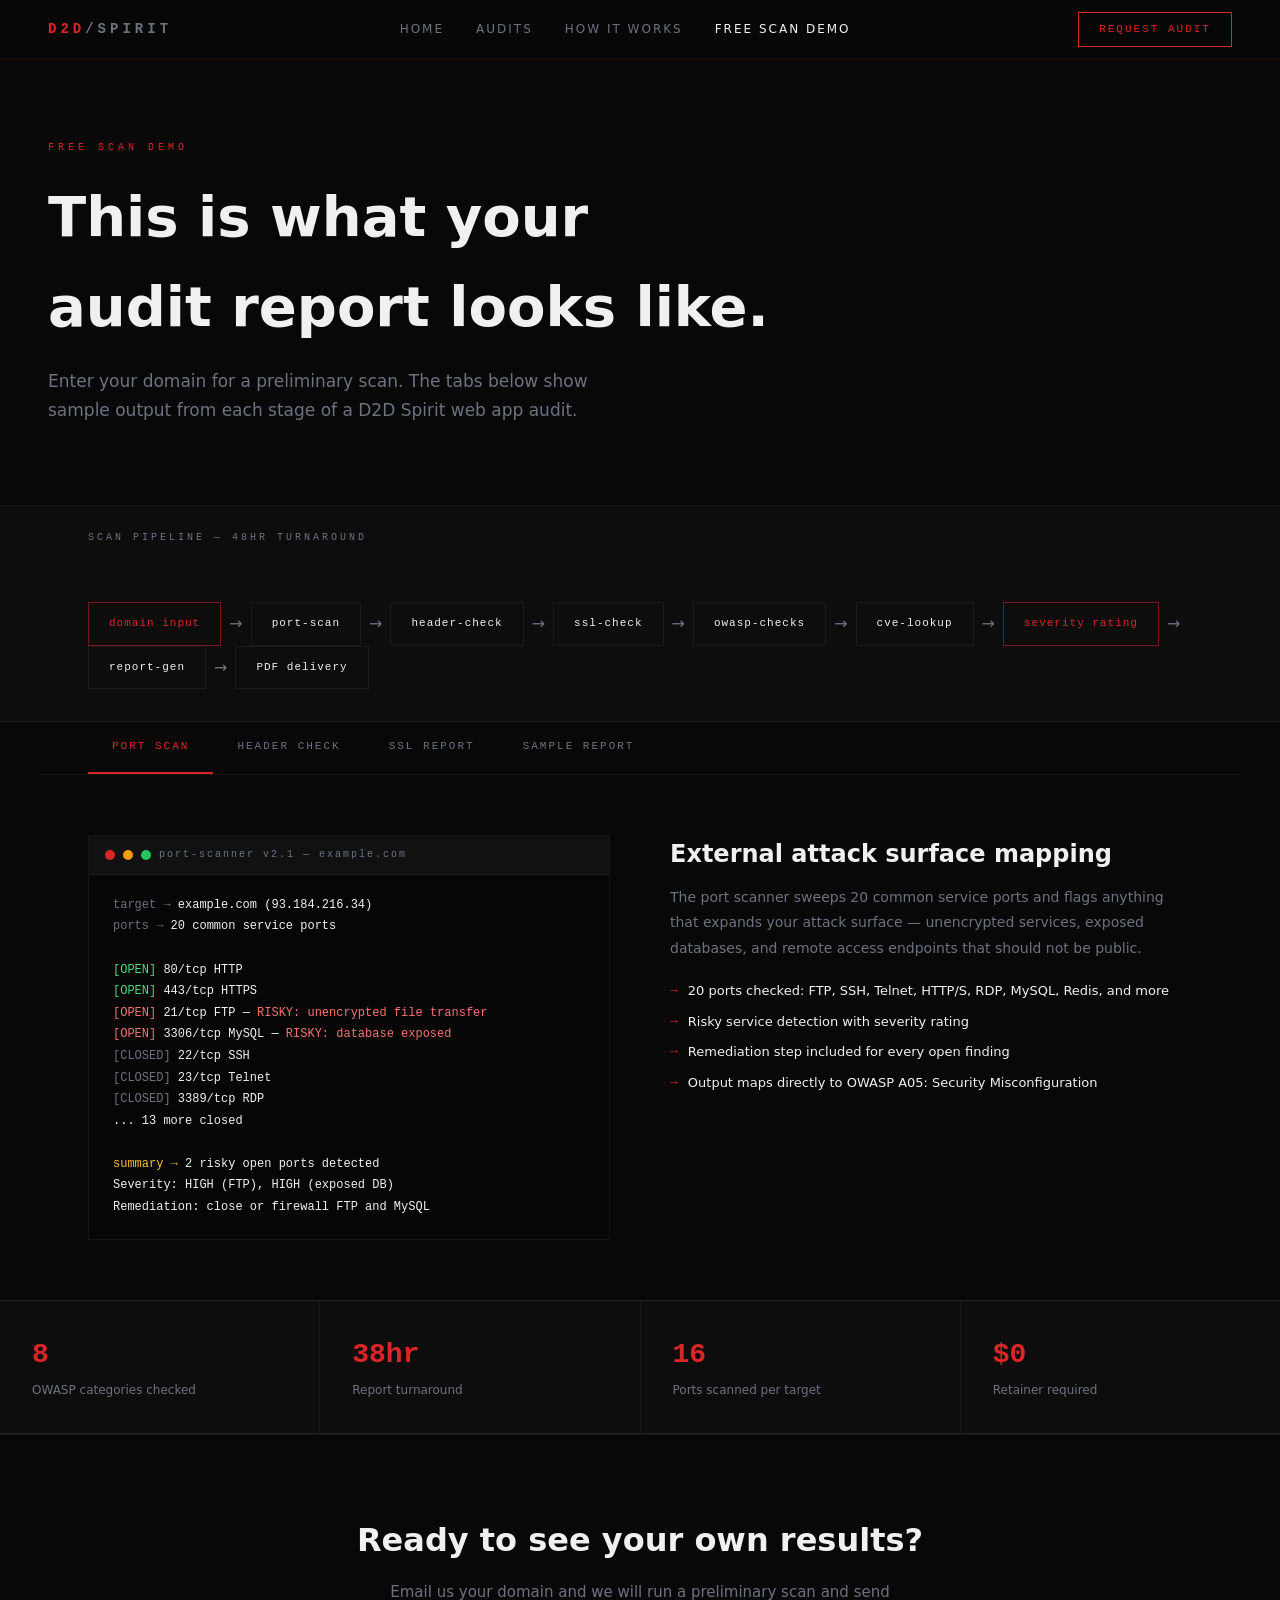
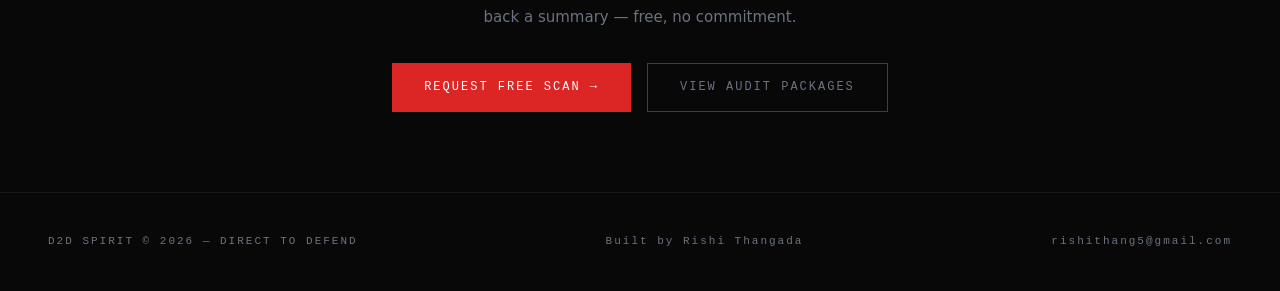
==== demo.html @ 322bc150 "Add per-section animations across all pages - index: matrix rain, compare-race bars, services stagge" ====
<!DOCTYPE html>
<html lang="en">
<head>
<meta charset="utf-8">
<meta http-equiv="Content-Security-Policy" content="default-src 'self'; script-src 'self' 'unsafe-inline'; style-src 'self' 'unsafe-inline'; img-src 'self' data:; connect-src 'self' https://buy.stripe.com;">
<meta http-equiv="X-Frame-Options" content="DENY">
<meta name="referrer" content="strict-origin-when-cross-origin">
<title>Demo Scan — D2D Spirit | Direct to Defend</title>
<meta name="viewport" content="width=device-width, initial-scale=1">
<link rel="stylesheet" href="shared.css">
<style>
.page-hero { padding: 140px 48px 80px; border-bottom: 1px solid var(--border2); }
.page-hero h1 { font-size: clamp(32px,5vw,56px); font-weight: 800; margin-bottom: 16px; }

/* Demo showcase */
.demo-tabs { display: flex; border-bottom: 1px solid var(--border2); max-width: 1200px; margin: 0 auto; padding: 0 48px; }
.demo-tab { padding: 16px 24px; font-family: var(--mono); font-size: 11px; letter-spacing: 2px; color: var(--muted); cursor: pointer; border-bottom: 2px solid transparent; transition: all .2s; text-transform: uppercase; }
.demo-tab:hover { color: var(--text); }
.demo-tab.active { color: var(--accent); border-bottom-color: var(--accent); }

.demo-panel { display: none; padding: 60px 48px; max-width: 1200px; margin: 0 auto; }
.demo-panel.active { display: grid; grid-template-columns: 1fr 1fr; gap: 60px; align-items: start; }

.demo-screen {
  background: #060606; border: 1px solid var(--border2);
  font-family: var(--mono); font-size: 12px; line-height: 1.8; overflow: hidden;
}
.screen-bar { background: #111; padding: 10px 16px; border-bottom: 1px solid var(--border2); display: flex; align-items: center; gap: 8px; font-size: 10px; color: var(--muted); letter-spacing: 2px; }
.dot { width: 10px; height: 10px; border-radius: 50%; }
.d-red{background:#dc2626;} .d-amber{background:#f59e0b;} .d-green{background:#22c55e;}
.screen-body { padding: 20px 24px; min-height: 280px; }
.s-red   { color: #f87171; }
.s-green { color: #4ade80; }
.s-amber { color: #fbbf24; }
.s-blue  { color: #60a5fa; }
.s-gray  { color: #6b7280; }
.s-white { color: #f0f0f0; }

.demo-copy h3 { font-size: 24px; font-weight: 800; margin-bottom: 12px; }
.demo-copy p  { font-size: 14px; color: var(--muted); line-height: 1.8; margin-bottom: 20px; }
.demo-points  { list-style: none; display: flex; flex-direction: column; gap: 10px; }
.demo-points li { font-size: 13px; display: flex; gap: 10px; align-items: start; }
.demo-points li::before { content: '→'; color: var(--accent); flex-shrink: 0; font-family: var(--mono); }

/* Stats row */
.stats-row { display: grid; grid-template-columns: repeat(4,1fr); gap: 1px; background: var(--border2); border-top: 1px solid var(--border2); border-bottom: 1px solid var(--border2); }
.stat-block { background: var(--surface); padding: 32px; }
.stat-n { font-family: var(--mono); font-size: 28px; font-weight: 700; color: var(--accent); margin-bottom: 4px; }
.stat-l { font-size: 12px; color: var(--muted); }

/* Pipeline viz */
.pipeline { display: flex; align-items: center; gap: 0; flex-wrap: wrap; padding: 32px 48px; max-width: 1200px; margin: 0 auto; }
.pipe-node { background: var(--surface); border: 1px solid var(--border2); padding: 12px 20px; font-family: var(--mono); font-size: 11px; color: var(--text); letter-spacing: 1px; white-space: nowrap; }
.pipe-node.accent { border-color: rgba(220,38,38,0.5); color: var(--accent); }
.pipe-arrow { color: var(--muted); padding: 0 8px; font-size: 16px; }

/* ── Section animations ── */
/* pipeline: a highlight wave flows left→right through the scan stages */
.pipe-node { animation: nodePulse 4.6s ease-in-out infinite; animation-delay: var(--d, 0s); }
.pipe-arrow { animation: arrowPulse 4.6s ease-in-out infinite; animation-delay: var(--d, 0s); }
@keyframes nodePulse {
  0%, 82%, 100% { box-shadow: 0 0 0 rgba(220,38,38,0); }
  8% { box-shadow: 0 0 16px rgba(220,38,38,.45); border-color: rgba(220,38,38,.8); }
}
@keyframes arrowPulse {
  0%, 82%, 100% { color: var(--muted); text-shadow: none; }
  8% { color: var(--accent); text-shadow: 0 0 10px rgba(220,38,38,.6); }
}

/* terminal: faint scan-line drifting down the active screen */
.demo-screen { position: relative; }
.demo-screen::after { content: ''; position: absolute; left: 0; right: 0; height: 38px; top: -38px; z-index: 2; pointer-events: none;
  background: linear-gradient(180deg, transparent, rgba(74,222,128,.09), transparent); animation: screenScan 5s linear infinite; }
@keyframes screenScan { 0% { top: -38px; } 100% { top: 100%; } }

/* stats: staggered fade + count-up (shared.js drives the numbers) */
.stats-row .stat-block:nth-child(2) { transition-delay: .1s; }
.stats-row .stat-block:nth-child(3) { transition-delay: .2s; }
.stats-row .stat-block:nth-child(4) { transition-delay: .3s; }

@media (prefers-reduced-motion: reduce) {
  .pipe-node, .pipe-arrow, .demo-screen::after { animation: none; }
}

@media (max-width:900px) {
  .demo-panel.active { grid-template-columns: 1fr; }
  .stats-row { grid-template-columns: repeat(2,1fr); }
  .pipeline { gap: 8px; }
  .pipe-arrow { display:none; }
}
</style>
</head>
<body>

<nav class="topnav">
  <div class="nav-logo">D2D<span>/SPIRIT</span></div>
  <div class="nav-links">
    <a href="index.html">Home</a>
    <a href="security.html">Audits</a>
    <a href="integrations.html">How It Works</a>
    <a href="demo.html" class="active">Free Scan Demo</a>
  </div>
  <a href="mailto:rishithang5@gmail.com" class="nav-cta">Request Audit</a>
</nav>

<div class="page-hero">
  <div class="reveal" style="max-width:1200px; margin:0 auto;">
    <p class="section-label">Free Scan Demo</p>
    <h1>This is what your<br>audit report looks like.</h1>
    <p style="font-size:17px;color:var(--muted);max-width:540px;line-height:1.7;">
      Enter your domain for a preliminary scan. The tabs below show sample output from each stage of a D2D Spirit web app audit.
    </p>
  </div>
</div>

<!-- Pipeline viz -->
<div style="border-bottom:1px solid var(--border2); background:var(--surface);">
  <div style="max-width:1200px; margin:0 auto; padding:24px 48px; font-family:var(--mono); font-size:10px; letter-spacing:3px; color:var(--muted);">SCAN PIPELINE — 48HR TURNAROUND</div>
  <div class="pipeline">
    <div class="pipe-node accent">domain input</div>
    <div class="pipe-arrow">→</div>
    <div class="pipe-node">port-scan</div>
    <div class="pipe-arrow">→</div>
    <div class="pipe-node">header-check</div>
    <div class="pipe-arrow">→</div>
    <div class="pipe-node">ssl-check</div>
    <div class="pipe-arrow">→</div>
    <div class="pipe-node">owasp-checks</div>
    <div class="pipe-arrow">→</div>
    <div class="pipe-node">cve-lookup</div>
    <div class="pipe-arrow">→</div>
    <div class="pipe-node accent">severity rating</div>
    <div class="pipe-arrow">→</div>
    <div class="pipe-node">report-gen</div>
    <div class="pipe-arrow">→</div>
    <div class="pipe-node">PDF delivery</div>
  </div>
</div>

<!-- Tab navigation -->
<div class="demo-tabs">
  <div class="demo-tab active" onclick="showTab('portscan')">Port Scan</div>
  <div class="demo-tab" onclick="showTab('headers')">Header Check</div>
  <div class="demo-tab" onclick="showTab('ssl')">SSL Report</div>
  <div class="demo-tab" onclick="showTab('report')">Sample Report</div>
</div>

<!-- PORT SCAN TAB -->
<div id="tab-portscan" class="demo-panel active">
  <div class="demo-screen">
    <div class="screen-bar"><div class="dot d-red"></div><div class="dot d-amber"></div><div class="dot d-green"></div><span>port-scanner v2.1 — example.com</span></div>
    <div class="screen-body">
      <div><span class="s-gray">target  →</span> <span class="s-white">example.com (93.184.216.34)</span></div>
      <div><span class="s-gray">ports   →</span> 20 common service ports</div>
      <div>&nbsp;</div>
      <div><span class="s-green">[OPEN]  </span> 80/tcp   HTTP</div>
      <div><span class="s-green">[OPEN]  </span> 443/tcp  HTTPS</div>
      <div><span class="s-red">[OPEN]  </span> 21/tcp   FTP — <span class="s-red">RISKY: unencrypted file transfer</span></div>
      <div><span class="s-red">[OPEN]  </span> 3306/tcp MySQL — <span class="s-red">RISKY: database exposed</span></div>
      <div><span class="s-gray">[CLOSED]</span> 22/tcp   SSH</div>
      <div><span class="s-gray">[CLOSED]</span> 23/tcp   Telnet</div>
      <div><span class="s-gray">[CLOSED]</span> 3389/tcp RDP</div>
      <div><span class="s-gray">         </span> ... 13 more closed</div>
      <div>&nbsp;</div>
      <div><span class="s-amber">summary →</span> 2 risky open ports detected</div>
      <div><span class="s-amber">         </span> Severity: HIGH (FTP), HIGH (exposed DB)</div>
      <div><span class="s-gray">         </span> Remediation: close or firewall FTP and MySQL</div>
    </div>
  </div>
  <div class="demo-copy">
    <h3>External attack surface mapping</h3>
    <p>The port scanner sweeps 20 common service ports and flags anything that expands your attack surface — unencrypted services, exposed databases, and remote access endpoints that should not be public.</p>
    <ul class="demo-points">
      <li>20 ports checked: FTP, SSH, Telnet, HTTP/S, RDP, MySQL, Redis, and more</li>
      <li>Risky service detection with severity rating</li>
      <li>Remediation step included for every open finding</li>
      <li>Output maps directly to OWASP A05: Security Misconfiguration</li>
    </ul>
  </div>
</div>

<!-- HEADER CHECK TAB -->
<div id="tab-headers" class="demo-panel">
  <div class="demo-screen">
    <div class="screen-bar"><div class="dot d-red"></div><div class="dot d-amber"></div><div class="dot d-green"></div><span>header-inspector v3.0 — example.com</span></div>
    <div class="screen-body">
      <div><span class="s-gray">GET https://example.com/</span></div>
      <div>&nbsp;</div>
      <div><span class="s-green">[PASS]  </span> Strict-Transport-Security: max-age=31536000</div>
      <div><span class="s-red">[FAIL]  </span> Content-Security-Policy: <span class="s-red">MISSING</span></div>
      <div><span class="s-red">[FAIL]  </span> X-Frame-Options: <span class="s-red">MISSING — clickjacking risk</span></div>
      <div><span class="s-amber">[WARN]  </span> X-Content-Type-Options: nosniff ✓</div>
      <div><span class="s-red">[FAIL]  </span> Referrer-Policy: <span class="s-red">MISSING</span></div>
      <div><span class="s-red">[FAIL]  </span> Permissions-Policy: <span class="s-red">MISSING</span></div>
      <div><span class="s-green">[PASS]  </span> X-XSS-Protection: 1; mode=block</div>
      <div>&nbsp;</div>
      <div><span class="s-amber">score   →</span> <span class="s-amber">2/6 headers present</span></div>
      <div><span class="s-amber">         </span> Severity: MEDIUM (missing CSP, X-Frame)</div>
      <div><span class="s-gray">         </span> See report for header value recommendations</div>
    </div>
  </div>
  <div class="demo-copy">
    <h3>HTTP security header gap detection</h3>
    <p>The header inspector checks every security-relevant HTTP response header and flags gaps. Missing or misconfigured headers are one of the easiest wins in web security — and one of the most commonly overlooked.</p>
    <ul class="demo-points">
      <li>CSP, HSTS, X-Frame-Options, Referrer-Policy, Permissions-Policy</li>
      <li>Each finding includes the recommended header value</li>
      <li>Score out of 6 for quick executive communication</li>
      <li>Maps to OWASP A05: Security Misconfiguration</li>
    </ul>
  </div>
</div>

<!-- SSL TAB -->
<div id="tab-ssl" class="demo-panel">
  <div class="demo-screen">
    <div class="screen-bar"><div class="dot d-red"></div><div class="dot d-amber"></div><div class="dot d-green"></div><span>ssl-checker v1.4 — example.com</span></div>
    <div class="screen-body">
      <div><span class="s-gray">host    →</span> example.com:443</div>
      <div>&nbsp;</div>
      <div><span class="s-green">[PASS]  </span> Certificate valid: DigiCert SHA2 Secure Server CA</div>
      <div><span class="s-green">[PASS]  </span> Expiry: 2026-11-14 (138 days remaining)</div>
      <div><span class="s-green">[PASS]  </span> Subject alt names: example.com, www.example.com</div>
      <div><span class="s-green">[PASS]  </span> TLS 1.2 supported</div>
      <div><span class="s-green">[PASS]  </span> TLS 1.3 supported</div>
      <div><span class="s-red">[FAIL]  </span> TLS 1.0 enabled — <span class="s-red">deprecated, disable immediately</span></div>
      <div><span class="s-amber">[WARN]  </span> Cipher: TLS_RSA_WITH_AES_128_CBC_SHA — <span class="s-amber">weak, prefer ECDHE</span></div>
      <div>&nbsp;</div>
      <div><span class="s-amber">grade   →</span> <span class="s-amber">B (TLS 1.0 degrades to B)</span></div>
      <div><span class="s-gray">         </span> Disable TLS 1.0/1.1 in server config to reach A</div>
    </div>
  </div>
  <div class="demo-copy">
    <h3>TLS/SSL certificate and cipher review</h3>
    <p>The SSL checker validates your certificate chain, checks expiry, and reviews the supported protocol versions and cipher suites. Outdated protocols like TLS 1.0 are still common and still exploitable.</p>
    <ul class="demo-points">
      <li>Certificate validity and expiry countdown</li>
      <li>Supported protocol check: TLS 1.0, 1.1, 1.2, 1.3</li>
      <li>Cipher suite review with specific remediation</li>
      <li>Letter grade for quick executive communication</li>
    </ul>
  </div>
</div>

<!-- SAMPLE REPORT TAB -->
<div id="tab-report" class="demo-panel">
  <div class="demo-screen">
    <div class="screen-bar"><div class="dot d-red"></div><div class="dot d-amber"></div><div class="dot d-green"></div><span>D2D SPIRIT — AUDIT REPORT (SAMPLE)</span></div>
    <div class="screen-body">
      <div><span class="s-gray">client  →</span> <span class="s-white">Your Company · example.com</span></div>
      <div><span class="s-gray">scope   →</span> Web App Audit (Starter package)</div>
      <div><span class="s-gray">date    →</span> 2026-06-29 · delivered in 48hr</div>
      <div>&nbsp;</div>
      <div><span class="s-gray">summary →</span> <span class="s-red">2 HIGH</span> &nbsp;<span class="s-amber">3 MEDIUM</span> &nbsp;<span class="s-green">4 LOW</span> &nbsp;2 INFO</div>
      <div>&nbsp;</div>
      <div><span class="s-red">[HIGH]  </span> FTP exposed on port 21 — close or firewall</div>
      <div><span class="s-red">[HIGH]  </span> MySQL exposed on port 3306 — restrict to private network</div>
      <div><span class="s-amber">[MED]   </span> Content-Security-Policy header missing</div>
      <div><span class="s-amber">[MED]   </span> X-Frame-Options missing — clickjacking risk</div>
      <div><span class="s-amber">[MED]   </span> TLS 1.0 still enabled — disable in server config</div>
      <div><span class="s-green">[LOW]   </span> Referrer-Policy not set</div>
      <div><span class="s-green">[LOW]   </span> Weak cipher suite in use (TLS_RSA_WITH_AES_128)</div>
      <div>&nbsp;</div>
      <div><span class="s-gray">next    →</span> Full remediation guide with config examples</div>
      <div><span class="s-gray">        →</span> PDF exported · 10 pages</div>
    </div>
  </div>
  <div class="demo-copy">
    <h3>A report your team can actually act on.</h3>
    <p>Every audit produces a branded PDF. Not a raw scanner dump — a structured document with an executive summary, every finding severity-rated, and a specific remediation step for each issue.</p>
    <ul class="demo-points">
      <li>Executive summary: total findings by severity</li>
      <li>Each finding: description, severity, affected component, fix</li>
      <li>OWASP category mapping for every applicable finding</li>
      <li>Passing checks listed so your team knows what is working</li>
    </ul>
  </div>
</div>

<!-- Stats -->
<div class="stats-row">
  <div class="stat-block reveal"><div class="stat-n" data-count="10">0</div><div class="stat-l">OWASP categories checked</div></div>
  <div class="stat-block reveal"><div class="stat-n" data-count="48" data-suffix="hr">0hr</div><div class="stat-l">Report turnaround</div></div>
  <div class="stat-block reveal"><div class="stat-n" data-count="20">0</div><div class="stat-l">Ports scanned per target</div></div>
  <div class="stat-block reveal"><div class="stat-n" data-prefix="$" data-count="0">$0</div><div class="stat-l">Retainer required</div></div>
</div>

<div class="cta-block reveal">
  <h2>Ready to see your own results?</h2>
  <p>Email us your domain and we will run a preliminary scan and send back a summary — free, no commitment.</p>
  <div style="display:flex;gap:16px;justify-content:center;flex-wrap:wrap;">
    <a href="mailto:rishithang5@gmail.com" class="btn-primary">Request Free Scan &rarr;</a>
    <a href="security.html" class="btn-ghost">View Audit Packages</a>
  </div>
</div>

<footer class="sitefooter">
  <span>D2D SPIRIT &copy; 2026 — DIRECT TO DEFEND</span>
  <span>Built by <a href="https://rishithangada.github.io" target="_blank">Rishi Thangada</a></span>
  <span><a href="mailto:rishithang5@gmail.com">rishithang5@gmail.com</a></span>
</footer>

<script>
function showTab(name) {
  document.querySelectorAll('.demo-tab').forEach(t => t.classList.remove('active'));
  document.querySelectorAll('.demo-panel').forEach(p => p.classList.remove('active'));
  event.target.classList.add('active');
  document.getElementById('tab-' + name).classList.add('active');
}
// Stagger the pipeline highlight wave by node position
document.querySelectorAll('.pipeline > div').forEach(function (el, i) {
  el.style.setProperty('--d', (i * 0.18) + 's');
});
</script>
<script src="shared.js" defer></script>
</body>
</html>
---- shared.css ----
@import url('https://fonts.googleapis.com/css2?family=Space+Mono:ital,wght@0,400;0,700;1,400&family=Inter:wght@400;500;600;700;800&display=swap');

*, *::before, *::after { margin: 0; padding: 0; box-sizing: border-box; }

:root {
  --bg:       #080808;
  --surface:  #0d0d0d;
  --surface2: #111111;
  --accent:   #dc2626;
  --accent2:  #ef4444;
  --deep:     #7f1d1d;
  --text:     #f0f0f0;
  --muted:    #6b7280;
  --dim:      #374151;
  --border:   rgba(220,38,38,0.15);
  --border2:  rgba(255,255,255,0.06);
  --pos:      #16a34a;
  --amber:    #d97706;
  --mono:     'Space Mono', 'SF Mono', monospace;
  --sans:     'Inter', system-ui, sans-serif;
}

html { scroll-behavior: smooth; }
body { background: var(--bg); color: var(--text); font-family: var(--sans); font-size: 15px; line-height: 1.6; -webkit-font-smoothing: antialiased; }
a { color: inherit; text-decoration: none; }
img { display: block; max-width: 100%; }

/* ── Nav ── */
nav.topnav {
  position: fixed; top: 0; left: 0; right: 0; z-index: 100;
  display: flex; align-items: center; justify-content: space-between;
  padding: 0 48px; height: 60px;
  background: rgba(8,8,8,0.9);
  backdrop-filter: blur(12px);
  border-bottom: 1px solid var(--border);
}
.nav-logo {
  font-family: var(--mono); font-size: 14px; font-weight: 700;
  letter-spacing: 4px; color: var(--accent);
}
.nav-logo span { color: var(--muted); }
.nav-links { display: flex; align-items: center; gap: 32px; }
.nav-links a { font-size: 12px; letter-spacing: 2px; color: var(--muted); text-transform: uppercase; transition: color .2s; }
.nav-links a:hover, .nav-links a.active { color: var(--text); }
.nav-cta {
  font-family: var(--mono); font-size: 11px; letter-spacing: 2px;
  padding: 8px 20px; border: 1px solid var(--accent); color: var(--accent);
  background: transparent; cursor: pointer; transition: all .2s; text-transform: uppercase;
}
.nav-cta:hover { background: var(--accent); color: #fff; }

/* ── Buttons ── */
.btn-primary {
  display: inline-flex; align-items: center; gap: 8px;
  font-family: var(--mono); font-size: 12px; letter-spacing: 2px; text-transform: uppercase;
  padding: 14px 32px; background: var(--accent); color: #fff; border: none; cursor: pointer;
  transition: background .2s;
}
.btn-primary:hover { background: var(--accent2); }
.btn-ghost {
  display: inline-flex; align-items: center; gap: 8px;
  font-family: var(--mono); font-size: 12px; letter-spacing: 2px; text-transform: uppercase;
  padding: 14px 32px; background: transparent; color: var(--muted); border: 1px solid var(--dim);
  cursor: pointer; transition: all .2s;
}
.btn-ghost:hover { border-color: var(--accent); color: var(--accent); }

/* ── Scroll reveal (shared.js adds .in; index has its own inline copy) ── */
.reveal { opacity: 0; transform: translateY(24px); transition: opacity .6s ease, transform .6s cubic-bezier(.2,.7,.2,1); }
.reveal.in { opacity: 1; transform: none; }
@media (prefers-reduced-motion: reduce) { .reveal { opacity: 1; transform: none; transition: none; } }

/* ── CTA block (index overrides inline with a richer version) ── */
.cta-block { text-align: center; padding: 80px 48px; border-top: 1px solid var(--border2); }
.cta-block h2 { font-size: 32px; font-weight: 800; margin-bottom: 14px; }
.cta-block p { color: var(--muted); max-width: 520px; margin: 0 auto 32px; line-height: 1.7; }
@media (max-width: 900px) { .cta-block { padding: 60px 24px; } }

/* ── Section commons ── */
.section { padding: 100px 48px; max-width: 1200px; margin: 0 auto; }
.section-label { font-family: var(--mono); font-size: 10px; letter-spacing: 4px; color: var(--accent); text-transform: uppercase; margin-bottom: 16px; }
.section-title { font-size: 40px; font-weight: 800; line-height: 1.15; color: var(--text); margin-bottom: 16px; }
.section-sub { font-size: 16px; color: var(--muted); max-width: 560px; line-height: 1.7; }

/* ── Cards ── */
.card {
  background: var(--surface); border: 1px solid var(--border2);
  padding: 32px; transition: border-color .2s;
}
.card:hover { border-color: var(--border); }
.card-label { font-family: var(--mono); font-size: 9px; letter-spacing: 3px; color: var(--accent); text-transform: uppercase; margin-bottom: 12px; }
.card-title { font-size: 18px; font-weight: 700; margin-bottom: 10px; }
.card-body { font-size: 14px; color: var(--muted); line-height: 1.7; }

/* ── Tag chips ── */
.tag {
  display: inline-block; font-family: var(--mono); font-size: 10px; letter-spacing: 1px;
  padding: 3px 10px; border: 1px solid var(--border2); color: var(--muted);
}
.tag.red   { border-color: rgba(220,38,38,0.4); color: var(--accent); }
.tag.green { border-color: rgba(22,163,74,0.4); color: var(--pos); }
.tag.amber { border-color: rgba(215,119,6,0.4);  color: var(--amber); }

/* ── Divider ── */
.divider { border: none; border-top: 1px solid var(--border2); margin: 0; }

/* ── Footer ── */
footer.sitefooter {
  border-top: 1px solid var(--border2); padding: 40px 48px;
  display: flex; align-items: center; justify-content: space-between;
  font-family: var(--mono); font-size: 11px; color: var(--muted); letter-spacing: 2px;
}
footer.sitefooter a:hover { color: var(--accent); }

/* ── Glow pulse ── */
@keyframes glow-pulse { 0%,100%{box-shadow:0 0 20px rgba(220,38,38,0.2)} 50%{box-shadow:0 0 40px rgba(220,38,38,0.5)} }
@keyframes blink { 0%,100%{opacity:1} 50%{opacity:.4} }

.live-dot {
  display: inline-block; width: 7px; height: 7px; border-radius: 50%;
  background: var(--pos); box-shadow: 0 0 6px var(--pos); animation: blink 1.8s ease-in-out infinite;
  vertical-align: middle; margin-right: 6px;
}

/* ── Code block ── */
.code-block {
  background: #0a0a0a; border: 1px solid var(--border2); border-left: 3px solid var(--accent);
  padding: 20px 24px; font-family: var(--mono); font-size: 12px; color: #ccc;
  line-height: 1.8; overflow-x: auto;
}
.code-block .c-red   { color: var(--accent); }
.code-block .c-green { color: #4ade80; }
.code-block .c-amber { color: #fbbf24; }
.code-block .c-gray  { color: var(--muted); }

/* ── Responsive ── */
@media (max-width: 768px) {
  nav.topnav { padding: 0 20px; }
  .nav-links { display: none; }
  .section { padding: 80px 20px; }
  .section-title { font-size: 28px; }
  footer.sitefooter { flex-direction: column; gap: 12px; text-align: center; }
}
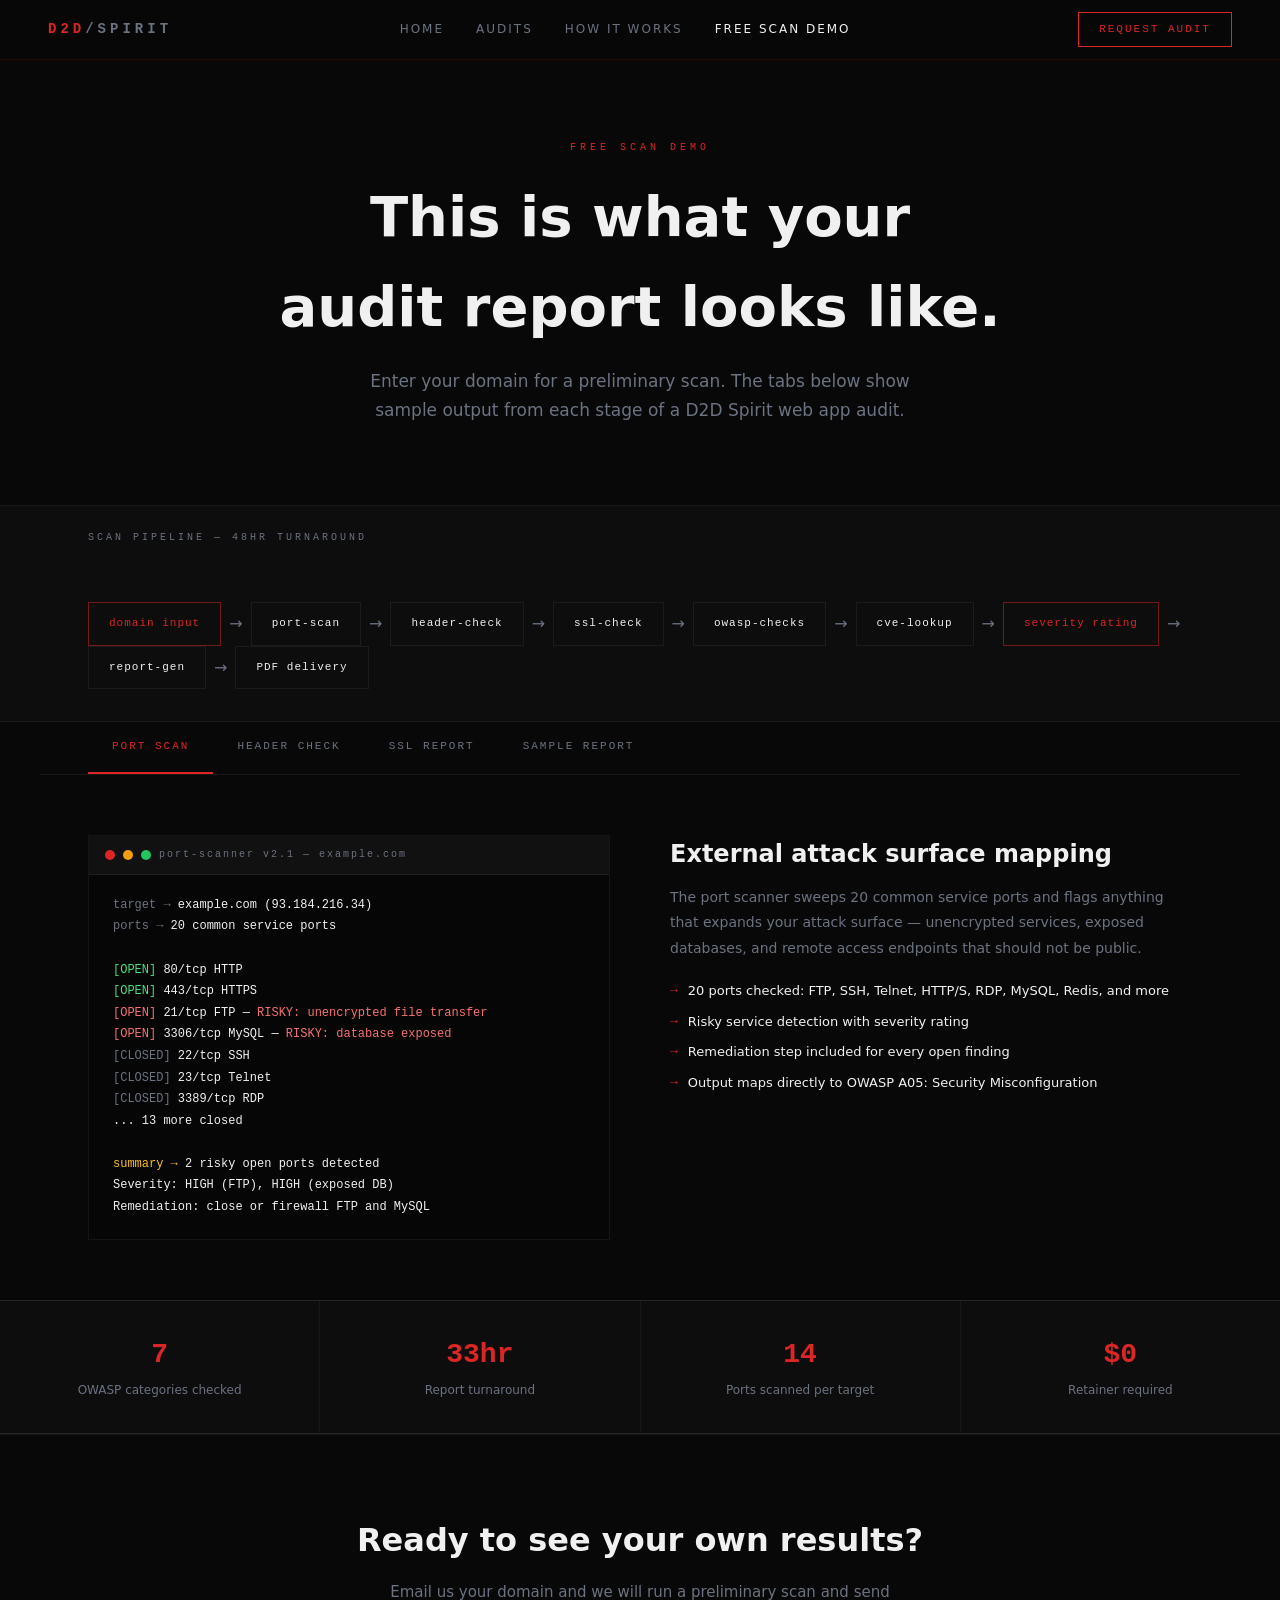
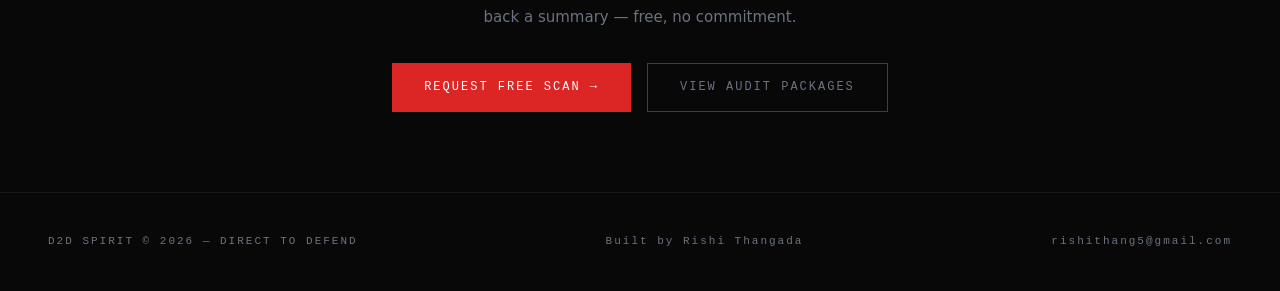
==== commit 430677b9: "Center stat strips and section headers across pages" ====
--- a/demo.html
+++ b/demo.html
@@ -44,7 +44,7 @@
 
 /* Stats row */
 .stats-row { display: grid; grid-template-columns: repeat(4,1fr); gap: 1px; background: var(--border2); border-top: 1px solid var(--border2); border-bottom: 1px solid var(--border2); }
-.stat-block { background: var(--surface); padding: 32px; }
+.stat-block { background: var(--surface); padding: 32px; text-align: center; }
 .stat-n { font-family: var(--mono); font-size: 28px; font-weight: 700; color: var(--accent); margin-bottom: 4px; }
 .stat-l { font-size: 12px; color: var(--muted); }
 
@@ -104,7 +104,7 @@
 </nav>
 
 <div class="page-hero">
-  <div class="reveal" style="max-width:1200px; margin:0 auto;">
+  <div class="reveal sec-head" style="max-width:1200px; margin:0 auto;">
     <p class="section-label">Free Scan Demo</p>
     <h1>This is what your<br>audit report looks like.</h1>
     <p style="font-size:17px;color:var(--muted);max-width:540px;line-height:1.7;">
--- a/shared.css
+++ b/shared.css
@@ -70,6 +70,10 @@
 .reveal.in { opacity: 1; transform: none; }
 @media (prefers-reduced-motion: reduce) { .reveal { opacity: 1; transform: none; transition: none; } }
 
+/* ── Centered section header (label + title + sub) ── */
+.sec-head { text-align: center; }
+.sec-head > p, .sec-head .section-sub { margin-left: auto; margin-right: auto; }
+
 /* ── CTA block (index overrides inline with a richer version) ── */
 .cta-block { text-align: center; padding: 80px 48px; border-top: 1px solid var(--border2); }
 .cta-block h2 { font-size: 32px; font-weight: 800; margin-bottom: 14px; }
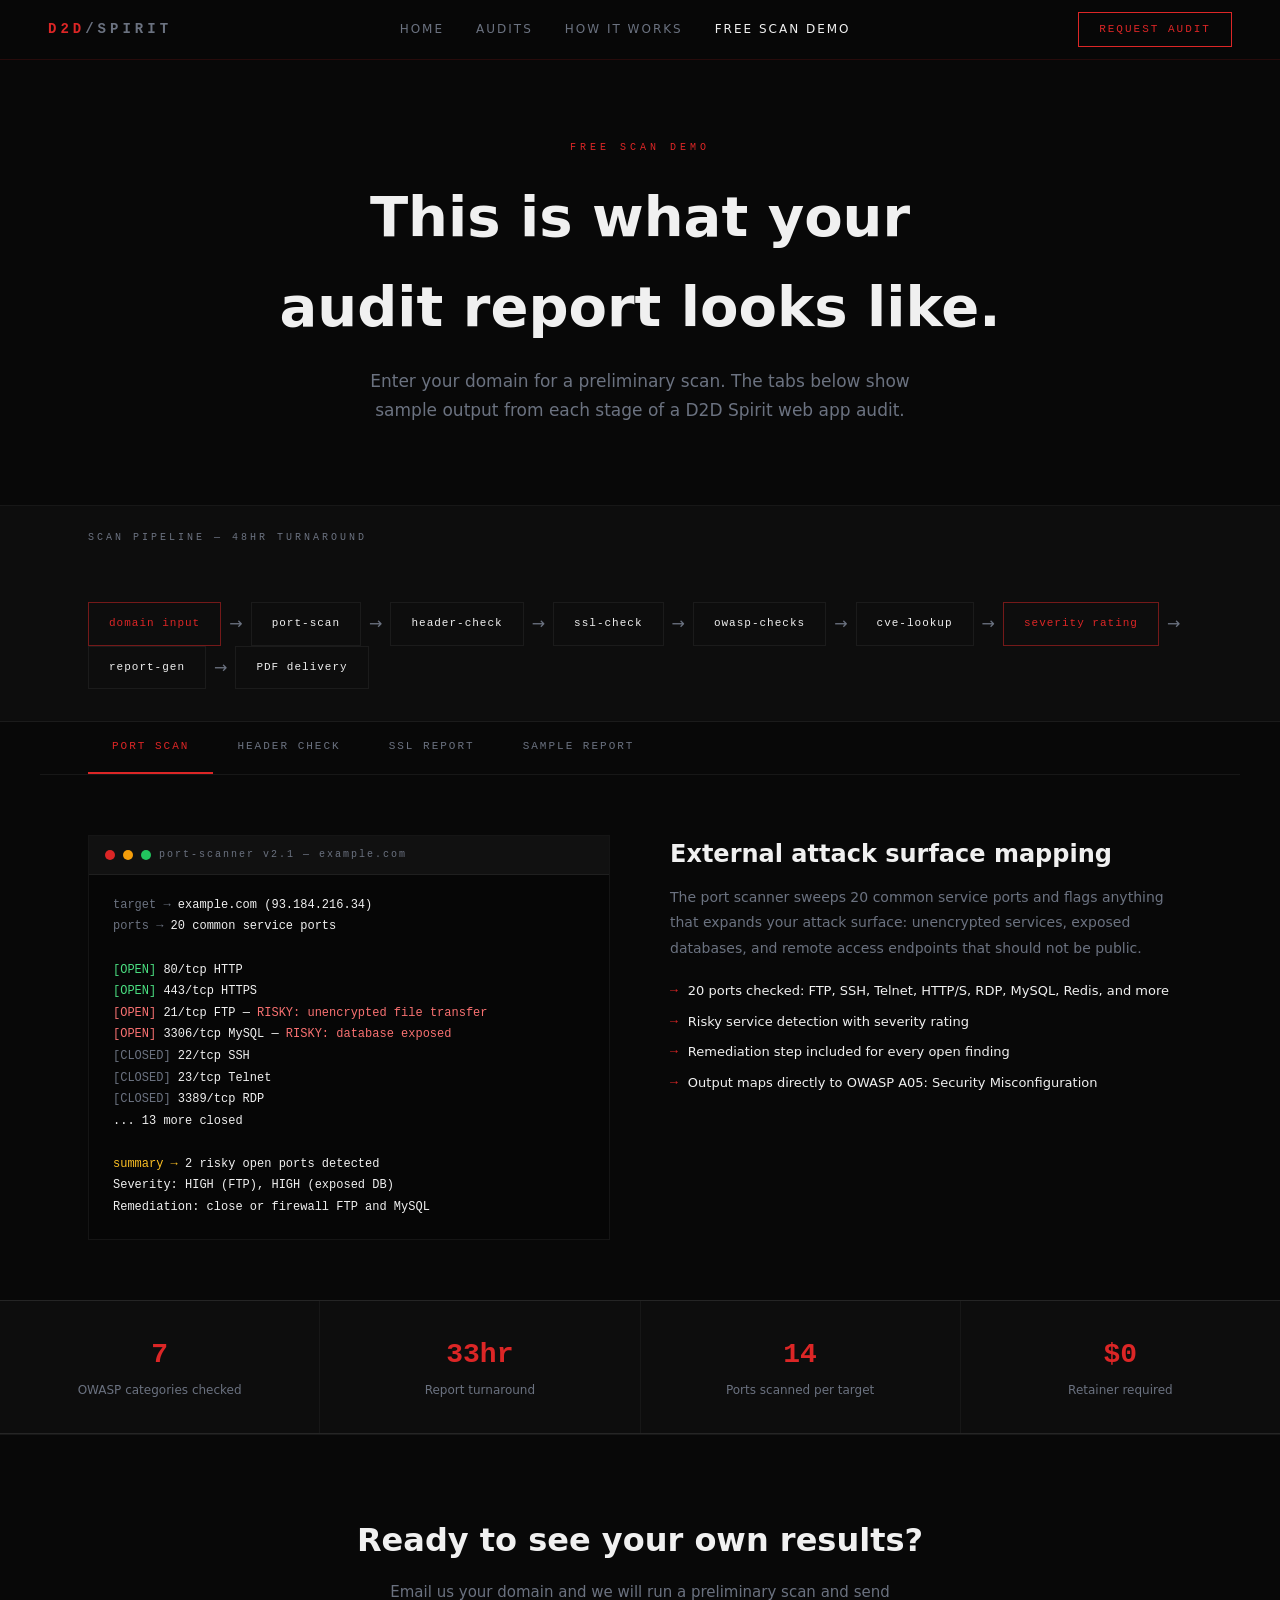
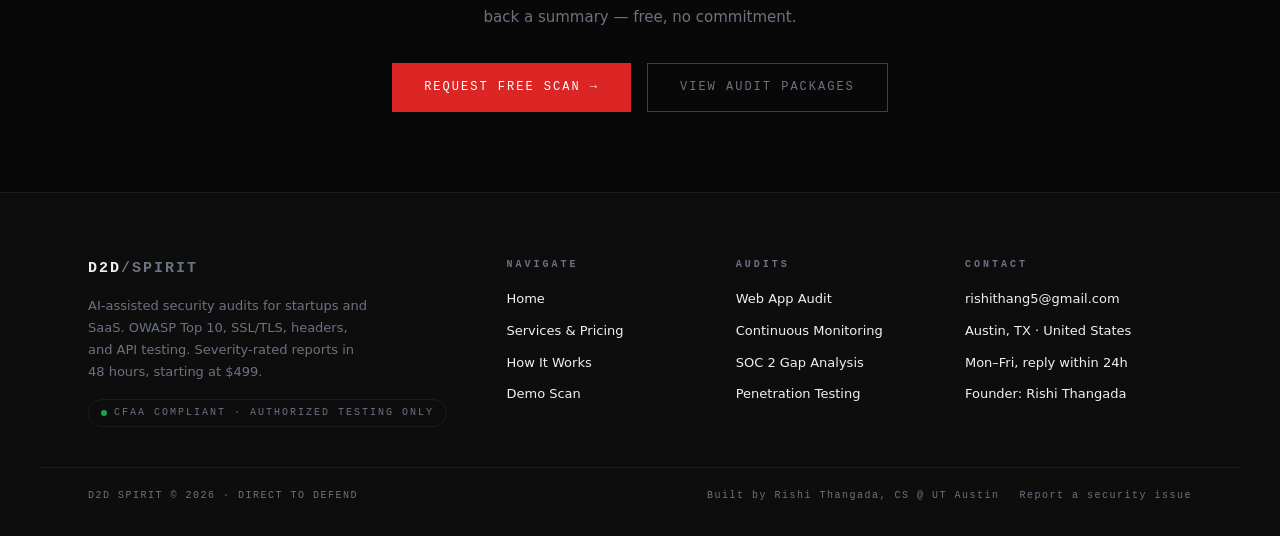
==== commit c1b0fbbb: "Anti-AI-slop pass: rich footer, remove em-dashes from prose" ====
--- a/demo.html
+++ b/demo.html
@@ -169,7 +169,7 @@
   </div>
   <div class="demo-copy">
     <h3>External attack surface mapping</h3>
-    <p>The port scanner sweeps 20 common service ports and flags anything that expands your attack surface — unencrypted services, exposed databases, and remote access endpoints that should not be public.</p>
+    <p>The port scanner sweeps 20 common service ports and flags anything that expands your attack surface: unencrypted services, exposed databases, and remote access endpoints that should not be public.</p>
     <ul class="demo-points">
       <li>20 ports checked: FTP, SSH, Telnet, HTTP/S, RDP, MySQL, Redis, and more</li>
       <li>Risky service detection with severity rating</li>
@@ -294,10 +294,42 @@
   </div>
 </div>
 
-<footer class="sitefooter">
-  <span>D2D SPIRIT &copy; 2026 — DIRECT TO DEFEND</span>
-  <span>Built by <a href="https://rishithangada.github.io" target="_blank">Rishi Thangada</a></span>
-  <span><a href="mailto:rishithang5@gmail.com">rishithang5@gmail.com</a></span>
+<footer class="site-footer">
+  <div class="footer-main">
+    <div class="footer-brand">
+      <div class="fb-logo">D2D<span>/SPIRIT</span></div>
+      <p>AI-assisted security audits for startups and SaaS. OWASP Top 10, SSL/TLS, headers, and API testing. Severity-rated reports in 48 hours, starting at $499.</p>
+      <span class="footer-badge"><span class="fb-dot"></span> CFAA COMPLIANT &middot; AUTHORIZED TESTING ONLY</span>
+    </div>
+    <div class="footer-col">
+      <h4>Navigate</h4>
+      <a href="index.html">Home</a>
+      <a href="security.html">Services &amp; Pricing</a>
+      <a href="integrations.html">How It Works</a>
+      <a href="demo.html">Demo Scan</a>
+    </div>
+    <div class="footer-col">
+      <h4>Audits</h4>
+      <a href="security.html">Web App Audit</a>
+      <a href="security.html">Continuous Monitoring</a>
+      <a href="security.html">SOC 2 Gap Analysis</a>
+      <a href="security.html">Penetration Testing</a>
+    </div>
+    <div class="footer-col">
+      <h4>Contact</h4>
+      <a href="mailto:rishithang5@gmail.com">rishithang5@gmail.com</a>
+      <span class="fc-line fc-sub">Austin, TX &middot; United States</span>
+      <span class="fc-line fc-sub">Mon&ndash;Fri, reply within 24h</span>
+      <a href="https://rishithangada.github.io" target="_blank" rel="noopener">Founder: Rishi Thangada</a>
+    </div>
+  </div>
+  <div class="footer-bottom">
+    <span>D2D SPIRIT &copy; 2026 &middot; DIRECT TO DEFEND</span>
+    <div class="footer-legal">
+      <span>Built by Rishi Thangada, CS @ UT Austin</span>
+      <a href="mailto:rishithang5@gmail.com">Report a security issue</a>
+    </div>
+  </div>
 </footer>
 
 <script>
--- a/shared.css
+++ b/shared.css
@@ -116,6 +116,38 @@
 }
 footer.sitefooter a:hover { color: var(--accent); }
 
+/* ── Rich footer ── */
+footer.site-footer { border-top: 1px solid var(--border2); background: var(--surface); }
+.footer-main {
+  max-width: 1200px; margin: 0 auto; padding: 64px 48px 40px;
+  display: grid; grid-template-columns: 2fr 1fr 1fr 1.2fr; gap: 40px;
+}
+.footer-brand .fb-logo { font-family: var(--mono); font-weight: 700; letter-spacing: 2px; font-size: 15px; color: var(--text); margin-bottom: 14px; }
+.footer-brand .fb-logo span { color: var(--muted); }
+.footer-brand p { font-size: 13px; color: var(--muted); line-height: 1.7; max-width: 34ch; }
+.footer-badge { display: inline-flex; align-items: center; gap: 7px; margin-top: 16px;
+  font-family: var(--mono); font-size: 10px; letter-spacing: 2px; color: var(--muted);
+  border: 1px solid var(--border2); border-radius: 999px; padding: 5px 12px; }
+.footer-badge .fb-dot { width: 6px; height: 6px; border-radius: 50%; background: var(--pos); }
+.footer-col h4 { font-family: var(--mono); font-size: 10px; letter-spacing: 3px; text-transform: uppercase; color: var(--muted); margin-bottom: 16px; }
+.footer-col a, .footer-col span.fc-line { display: block; font-size: 13px; color: var(--text); text-decoration: none; margin-bottom: 11px; transition: color .2s; }
+.footer-col a:hover { color: var(--accent); }
+.footer-col .fc-sub { color: var(--muted); font-size: 12px; line-height: 1.6; }
+.footer-bottom {
+  max-width: 1200px; margin: 0 auto; padding: 20px 48px 32px;
+  border-top: 1px solid var(--border2);
+  display: flex; align-items: center; justify-content: space-between; flex-wrap: wrap; gap: 12px;
+  font-family: var(--mono); font-size: 10px; letter-spacing: 1.5px; color: var(--muted);
+}
+.footer-bottom a { color: var(--muted); text-decoration: none; }
+.footer-bottom a:hover { color: var(--accent); }
+.footer-legal { display: flex; gap: 20px; flex-wrap: wrap; }
+@media (max-width: 820px) {
+  .footer-main { grid-template-columns: 1fr 1fr; gap: 32px; padding: 48px 24px 32px; }
+  .footer-brand { grid-column: 1 / -1; }
+  .footer-bottom { padding: 20px 24px 28px; }
+}
+
 /* ── Glow pulse ── */
 @keyframes glow-pulse { 0%,100%{box-shadow:0 0 20px rgba(220,38,38,0.2)} 50%{box-shadow:0 0 40px rgba(220,38,38,0.5)} }
 @keyframes blink { 0%,100%{opacity:1} 50%{opacity:.4} }
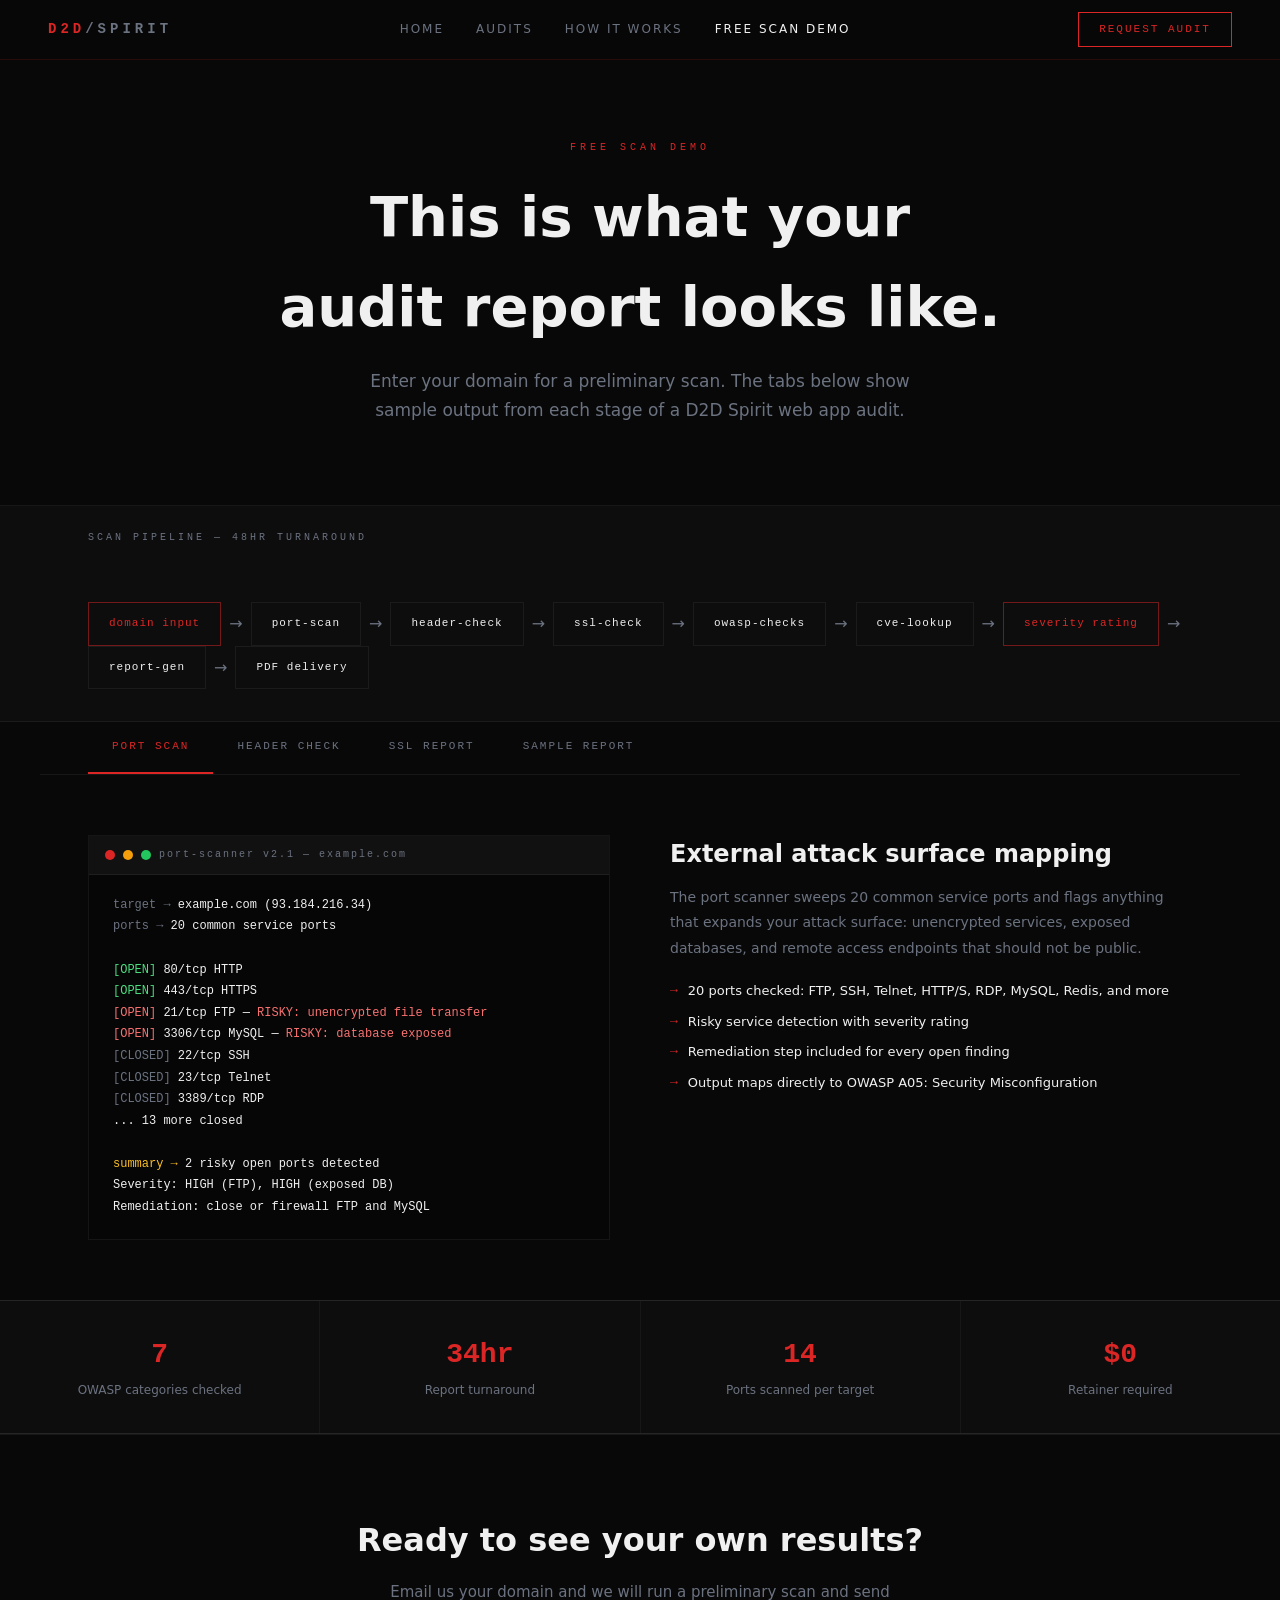
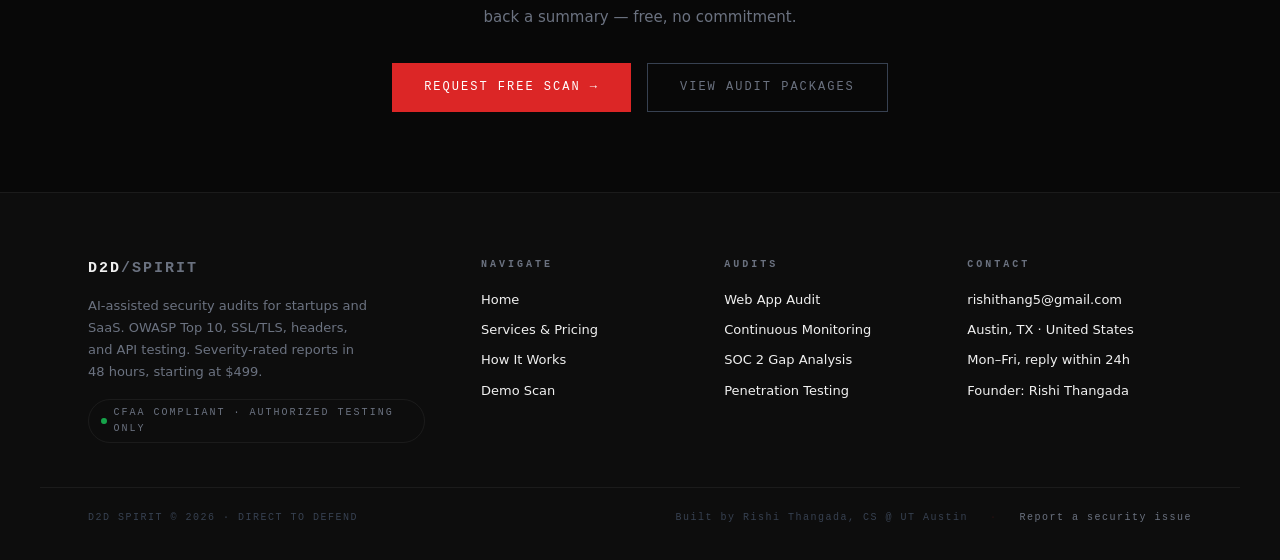
==== commit d797ab5e: "demo: host branded sample report + link it from the Sample Report tab" ====
--- a/demo.html
+++ b/demo.html
@@ -274,6 +274,7 @@
       <li>OWASP category mapping for every applicable finding</li>
       <li>Passing checks listed so your team knows what is working</li>
     </ul>
+    <a href="sample-report.html" target="_blank" rel="noopener" class="btn-primary" style="margin-top:24px;display:inline-block;">View the full sample report &rarr;</a>
   </div>
 </div>
 
--- a/shared.css
+++ b/shared.css
@@ -119,8 +119,8 @@
 /* ── Rich footer ── */
 footer.site-footer { border-top: 1px solid var(--border2); background: var(--surface); }
 .footer-main {
-  max-width: 1200px; margin: 0 auto; padding: 64px 48px 40px;
-  display: grid; grid-template-columns: 2fr 1fr 1fr 1.2fr; gap: 40px;
+  max-width: 1200px; margin: 0 auto; padding: 64px 48px 44px;
+  display: grid; grid-template-columns: 1.8fr 1fr 1fr 1.2fr; gap: 56px;
 }
 .footer-brand .fb-logo { font-family: var(--mono); font-weight: 700; letter-spacing: 2px; font-size: 15px; color: var(--text); margin-bottom: 14px; }
 .footer-brand .fb-logo span { color: var(--muted); }
@@ -129,19 +129,22 @@
   font-family: var(--mono); font-size: 10px; letter-spacing: 2px; color: var(--muted);
   border: 1px solid var(--border2); border-radius: 999px; padding: 5px 12px; }
 .footer-badge .fb-dot { width: 6px; height: 6px; border-radius: 50%; background: var(--pos); }
-.footer-col h4 { font-family: var(--mono); font-size: 10px; letter-spacing: 3px; text-transform: uppercase; color: var(--muted); margin-bottom: 16px; }
-.footer-col a, .footer-col span.fc-line { display: block; font-size: 13px; color: var(--text); text-decoration: none; margin-bottom: 11px; transition: color .2s; }
+.footer-col h4 { font-family: var(--mono); font-size: 10px; letter-spacing: 3px; text-transform: uppercase; color: var(--muted); margin-bottom: 18px; }
+.footer-col a, .footer-col span.fc-line { display: block; font-size: 13px; color: var(--text); text-decoration: none; margin-bottom: 12px; line-height: 1.4; transition: color .2s; }
+.footer-col a:last-child, .footer-col span.fc-line:last-child { margin-bottom: 0; }
 .footer-col a:hover { color: var(--accent); }
-.footer-col .fc-sub { color: var(--muted); font-size: 12px; line-height: 1.6; }
+.footer-col .fc-sub { color: var(--muted); font-size: 12px; }
 .footer-bottom {
-  max-width: 1200px; margin: 0 auto; padding: 20px 48px 32px;
+  max-width: 1200px; margin: 0 auto; padding: 22px 48px 34px;
   border-top: 1px solid var(--border2);
-  display: flex; align-items: center; justify-content: space-between; flex-wrap: wrap; gap: 12px;
-  font-family: var(--mono); font-size: 10px; letter-spacing: 1.5px; color: var(--muted);
+  display: flex; align-items: center; justify-content: space-between; flex-wrap: wrap; gap: 8px 24px;
+  font-family: var(--mono); font-size: 10px; letter-spacing: 1.5px; color: var(--dim);
 }
 .footer-bottom a { color: var(--muted); text-decoration: none; }
 .footer-bottom a:hover { color: var(--accent); }
-.footer-legal { display: flex; gap: 20px; flex-wrap: wrap; }
+.footer-legal { display: flex; align-items: center; gap: 22px; flex-wrap: wrap; }
+.footer-legal span::after { content: '·'; margin-left: 22px; color: var(--border); }
+.footer-legal span:last-child::after { content: ''; margin: 0; }
 @media (max-width: 820px) {
   .footer-main { grid-template-columns: 1fr 1fr; gap: 32px; padding: 48px 24px 32px; }
   .footer-brand { grid-column: 1 / -1; }
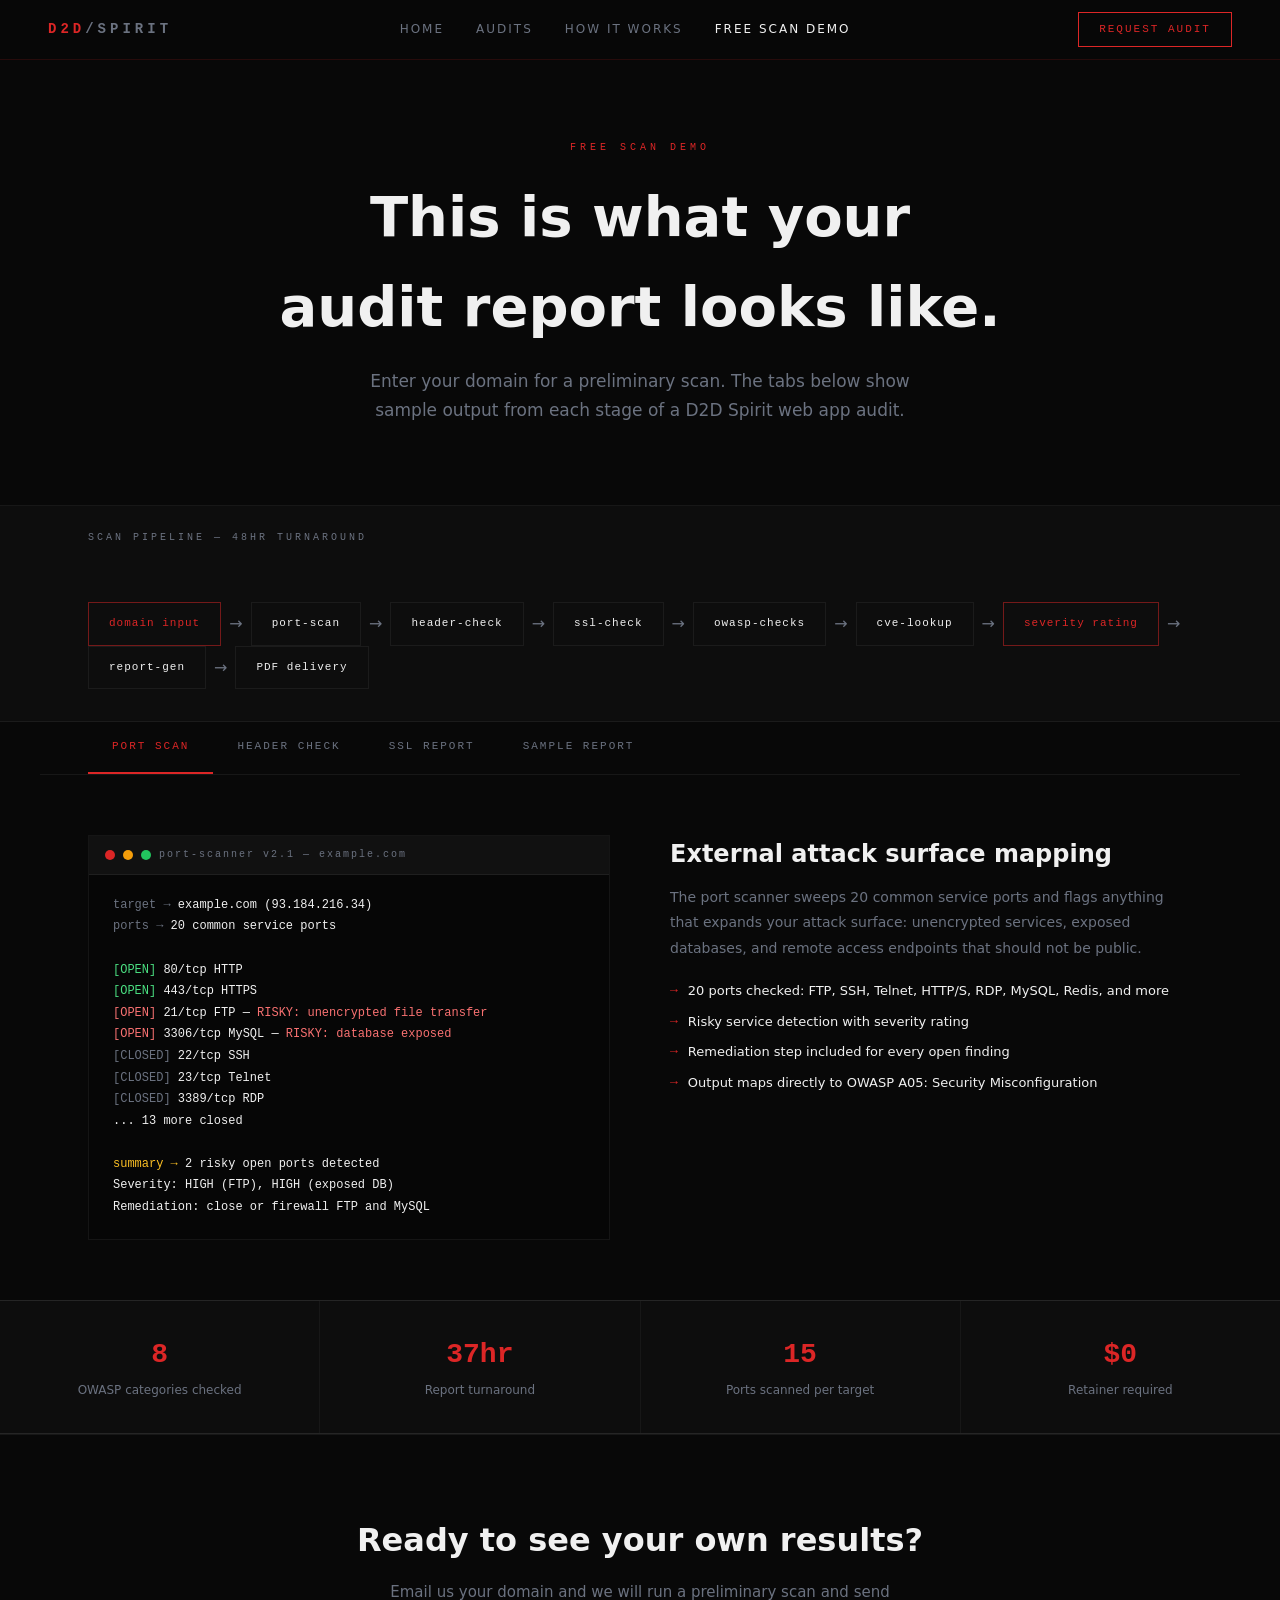
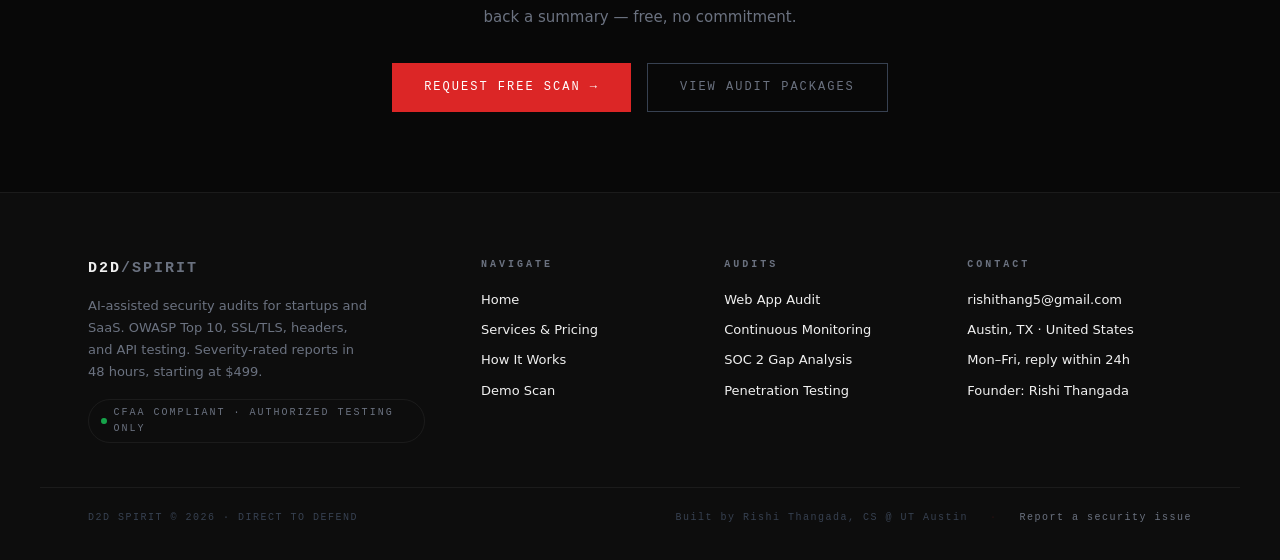
==== commit 205bfd14: "sample report: prioritized remediation roadmap + re-scan verification offer" ====
--- a/demo.html
+++ b/demo.html
@@ -273,6 +273,7 @@
       <li>Each finding: description, severity, affected component, fix</li>
       <li>OWASP category mapping for every applicable finding</li>
       <li>Passing checks listed so your team knows what is working</li>
+      <li>Prioritized remediation roadmap, plus an optional re-scan that verifies your fixes hold</li>
     </ul>
     <a href="sample-report.html" target="_blank" rel="noopener" class="btn-primary" style="margin-top:24px;display:inline-block;">View the full sample report &rarr;</a>
   </div>
